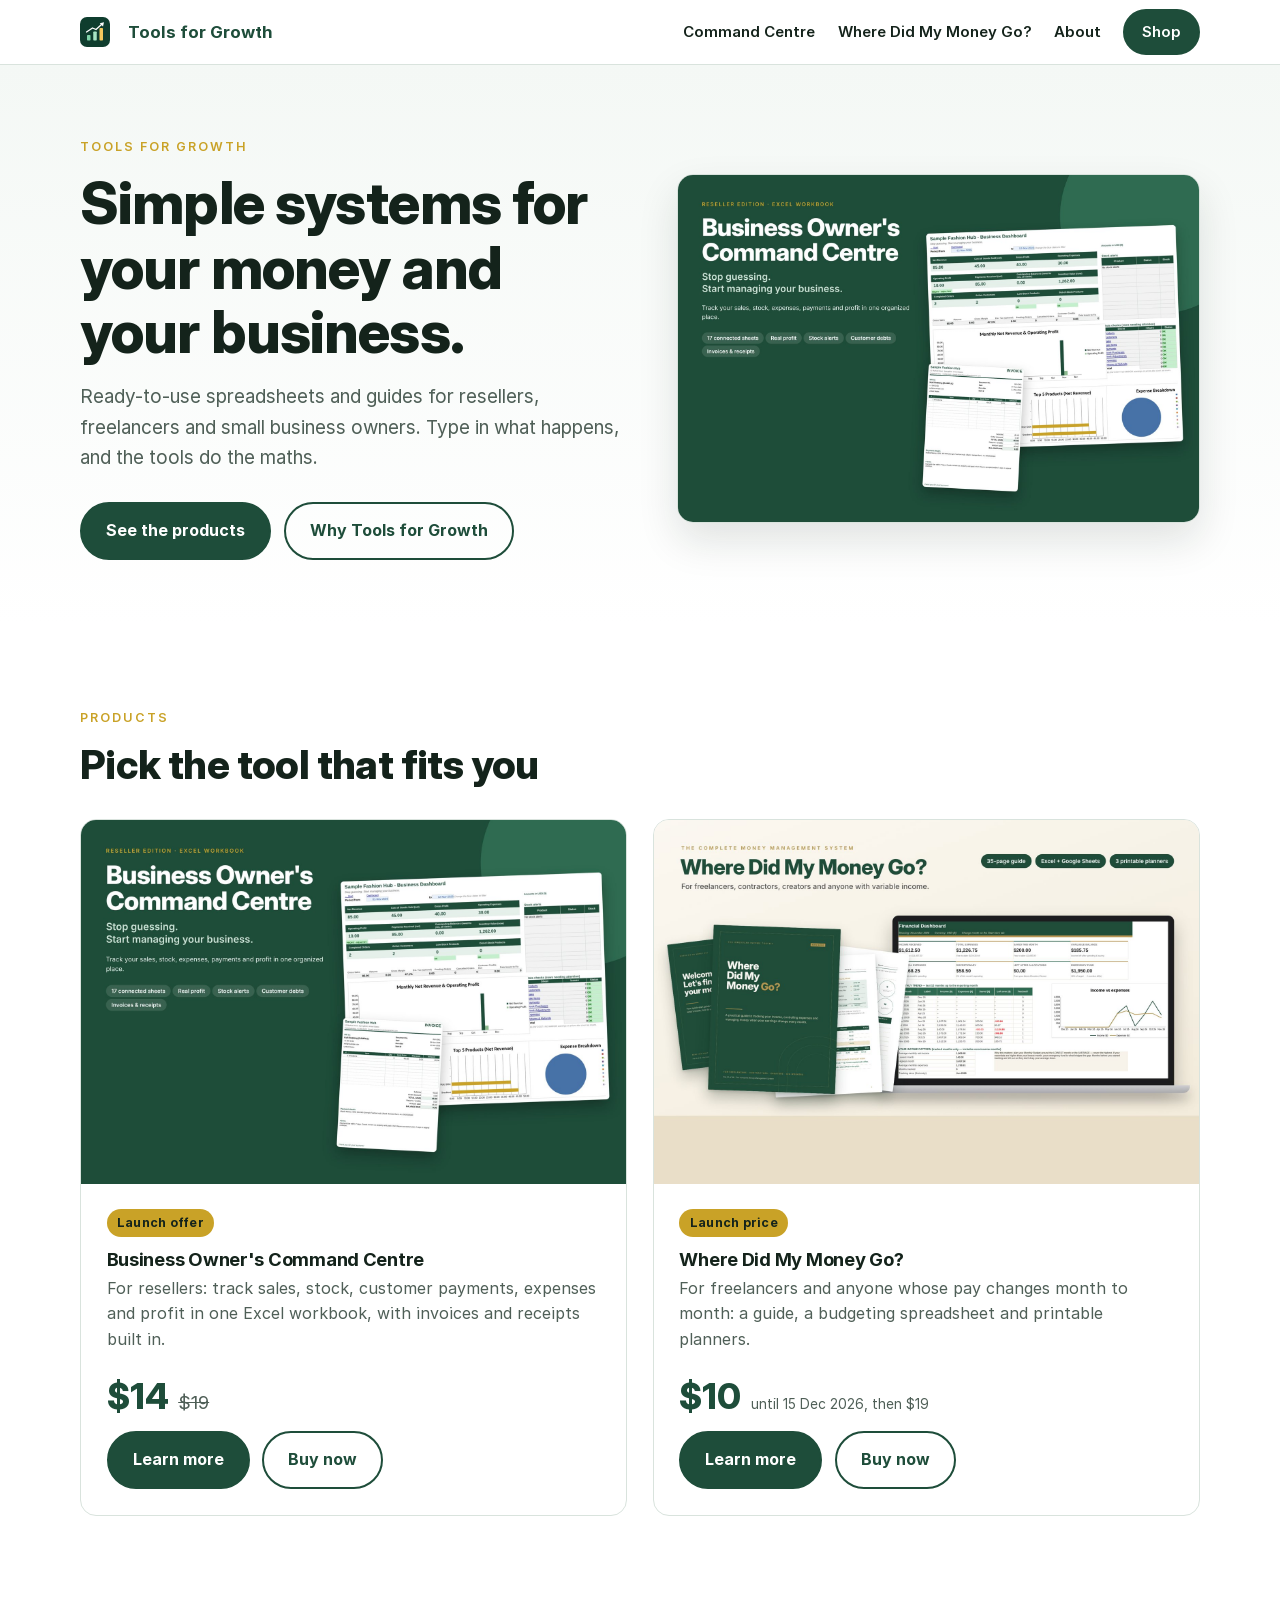
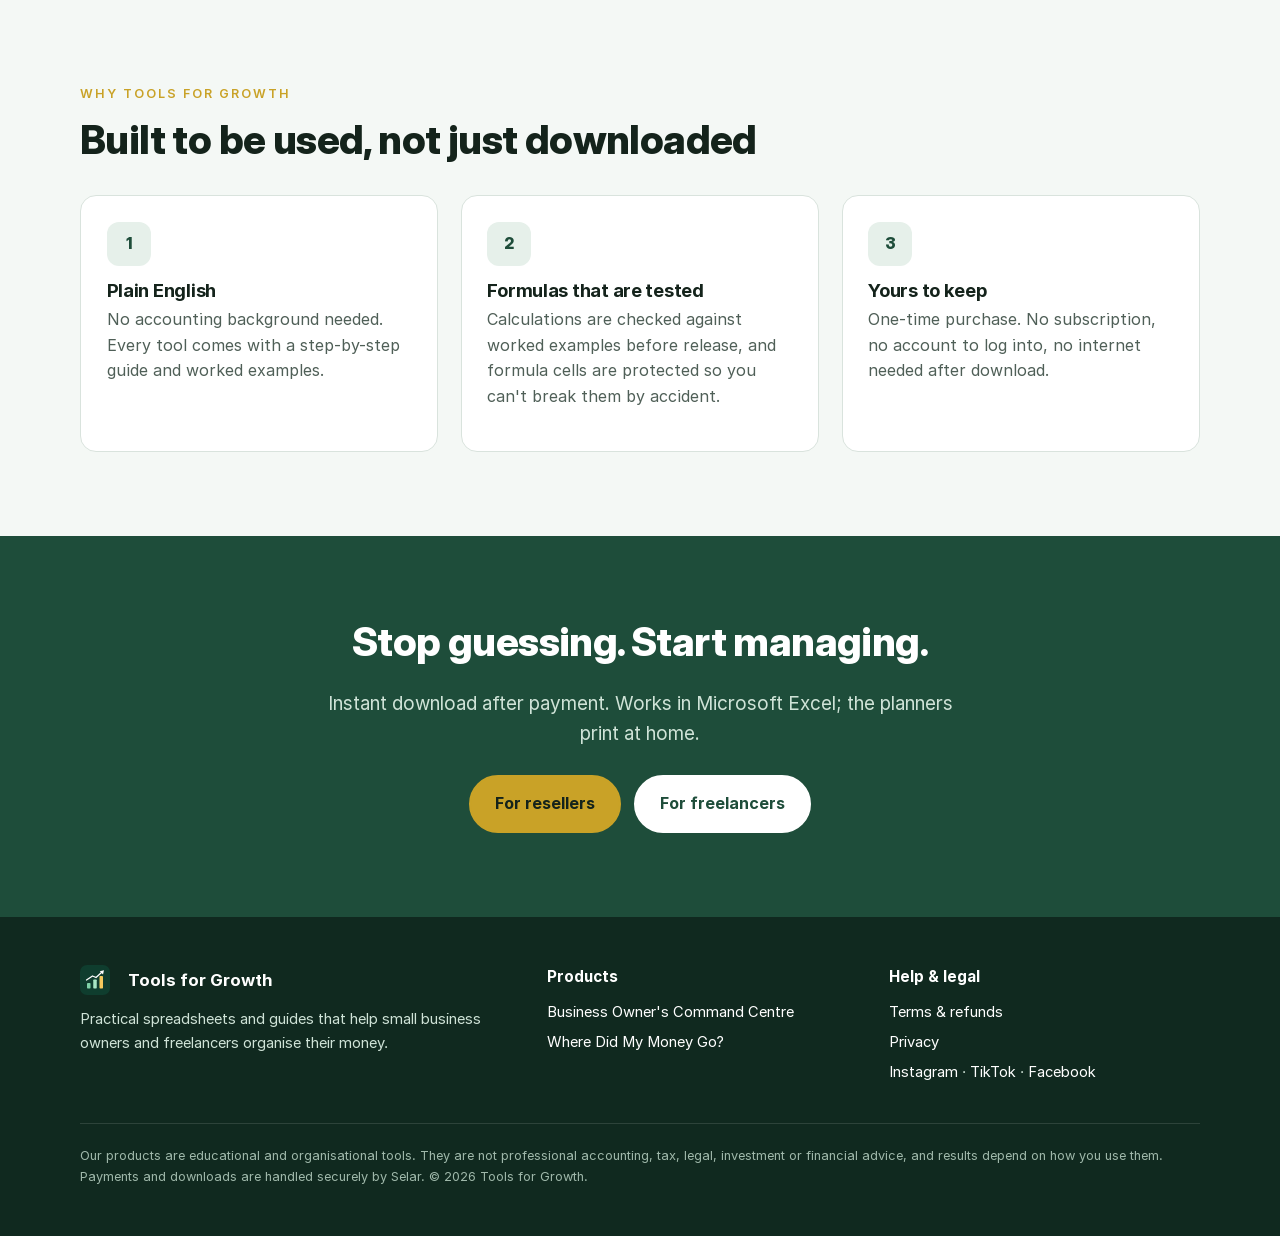
==== index.html @ fc752e3a "Add files via upload" ====
<!DOCTYPE html>
<html lang="en">
<head>
<meta charset="utf-8">
<meta name="viewport" content="width=device-width, initial-scale=1">
<title>Tools for Growth | Business & money spreadsheets for small businesses and freelancers</title>
<meta name="description" content="Ready-to-use Excel workbooks and guides for resellers, freelancers and small business owners: track sales, stock, payments, expenses and profit.">
<meta property="og:title" content="Tools for Growth | Business & money spreadsheets for small businesses and freelancers">
<meta property="og:description" content="Ready-to-use Excel workbooks and guides for resellers, freelancers and small business owners: track sales, stock, payments, expenses and profit.">
<meta property="og:type" content="website">
<meta property="og:image" content="https://meshack-nartey.github.io/toolsforgrowth/assets/img/og-image.jpg">
<meta name="twitter:card" content="summary_large_image">
<link rel="icon" href="assets/img/favicon.png">
<link rel="stylesheet" href="assets/style.css">
</head>
<body>
<header class="site-header"><div class="wrap">
  <a class="brand" href=""><img src="assets/img/mark.svg" alt="" style="width:30px;height:30px;vertical-align:middle;margin-right:8px">Tools for Growth</a>
  <nav class="nav">
    <a href="command-centre/">Command Centre</a>
    <a href="where-did-my-money-go/">Where Did My Money Go?</a>
    <a href="#about">About</a>
    <a class="btn btn-sm" href="#products">Shop</a>
  </nav>
</div></header>
<main>

<section class="hero"><div class="wrap hero-grid">
  <div>
    <div class="kicker">Tools for Growth</div>
    <h1>Simple systems for your money and your business.</h1>
    <p class="lead">Ready-to-use spreadsheets and guides for resellers, freelancers and small business owners. Type in what happens, and the tools do the maths.</p>
    <div class="cta-row">
      <a class="btn" href="#products">See the products</a>
      <a class="btn btn-ghost" href="#about">Why Tools for Growth</a>
    </div>
  </div>
  <div class="shot"><img src="assets/img/cc-cover.jpg" alt="Business Owner's Command Centre dashboard preview" width="1600" height="1066"></div>
</div></section>

<section id="products"><div class="wrap">
  <div class="kicker">Products</div>
  <h2>Pick the tool that fits you</h2>
  <div class="grid-2" style="margin-top:2rem">
    <article class="card product-card">
      <img src="assets/img/cc-cover.jpg" alt="Business Owner's Command Centre" loading="lazy" width="1600" height="1066">
      <div class="body">
        <span class="badge" style="align-self:flex-start;margin-bottom:.7rem">Launch offer</span>
        <h3>Business Owner's Command Centre</h3>
        <p class="muted">For resellers: track sales, stock, customer payments, expenses and profit in one Excel workbook, with invoices and receipts built in.</p>
        <div class="price" style="margin-top:0"><strong>$14</strong><s>$19</s></div>
        <div class="cta-row"><a class="btn" href="command-centre/">Learn more</a><a class="btn btn-ghost" href="https://selar.com/01a445y951?utm_source=website&utm_medium=landing&utm_campaign=command_centre">Buy now</a></div>
      </div>
    </article>
    <article class="card product-card">
      <img src="assets/img/wd-mockup.jpg" alt="Where Did My Money Go? toolkit" loading="lazy" width="1600" height="1066">
      <div class="body">
        <span class="badge" style="align-self:flex-start;margin-bottom:.7rem">Launch price</span>
        <h3>Where Did My Money Go?</h3>
        <p class="muted">For freelancers and anyone whose pay changes month to month: a guide, a budgeting spreadsheet and printable planners.</p>
        <div class="price" style="margin-top:0"><strong>$10</strong><span class="muted small">until 15 Dec 2026, then $19</span></div>
        <div class="cta-row"><a class="btn" href="where-did-my-money-go/">Learn more</a><a class="btn btn-ghost" href="https://selar.com/4dnn124kfu?utm_source=website&utm_medium=landing&utm_campaign=wdmmg">Buy now</a></div>
      </div>
    </article>
  </div>
</div></section>

<section id="about" class="bg-mint"><div class="wrap">
  <div class="kicker">Why Tools for Growth</div>
  <h2>Built to be used, not just downloaded</h2>
  <div class="grid-3" style="margin-top:2rem">
    <div class="card"><div class="icon">1</div><h3>Plain English</h3><p class="muted">No accounting background needed. Every tool comes with a step-by-step guide and worked examples.</p></div>
    <div class="card"><div class="icon">2</div><h3>Formulas that are tested</h3><p class="muted">Calculations are checked against worked examples before release, and formula cells are protected so you can't break them by accident.</p></div>
    <div class="card"><div class="icon">3</div><h3>Yours to keep</h3><p class="muted">One-time purchase. No subscription, no account to log into, no internet needed after download.</p></div>
  </div>
</div></section>

<section class="bg-green cta-band"><div class="wrap">
  <h2>Stop guessing. Start managing.</h2>
  <p class="lead">Instant download after payment. Works in Microsoft Excel; the planners print at home.</p>
  <div class="cta-row" style="justify-content:center"><a class="btn btn-gold" href="command-centre/">For resellers</a><a class="btn btn-light" href="where-did-my-money-go/">For freelancers</a></div>
</div></section>

</main>
<footer class="site-footer"><div class="wrap">
  <div class="footer-grid">
    <div>
      <a class="brand" href="" style="color:#fff"><img src="assets/img/mark.svg" alt="" style="width:30px;height:30px;vertical-align:middle;margin-right:8px">Tools for Growth</a>
      <p style="margin-top:.8rem">Practical spreadsheets and guides that help small business owners and freelancers organise their money.</p>
    </div>
    <div><h4>Products</h4><ul>
      <li><a href="command-centre/">Business Owner's Command Centre</a></li>
      <li><a href="where-did-my-money-go/">Where Did My Money Go?</a></li>
    </ul></div>
    <div><h4>Help &amp; legal</h4><ul>
      <li><a href="terms.html">Terms &amp; refunds</a></li>
      <li><a href="privacy.html">Privacy</a></li>
      <li><a href="https://www.instagram.com/ina_cademy/" rel="noopener">Instagram</a> · <a href="https://www.tiktok.com/@ina_academy4" rel="noopener">TikTok</a> · <a href="https://www.facebook.com/1473635575825918" rel="noopener">Facebook</a></li>
    </ul></div>
  </div>
  <p class="disclaimer">Our products are educational and organisational tools. They are not professional accounting, tax, legal, investment or financial advice, and results depend on how you use them. Payments and downloads are handled securely by Selar. © 2026 Tools for Growth.</p>
</div></footer>

</body>
</html>
---- assets/style.css ----
@font-face{font-family:Inter;src:url(fonts/Inter-Regular.woff) format("woff");font-weight:400;font-display:swap}
@font-face{font-family:Inter;src:url(fonts/Inter-SemiBold.woff) format("woff");font-weight:600;font-display:swap}
@font-face{font-family:Inter;src:url(fonts/Inter-Bold.woff) format("woff");font-weight:700;font-display:swap}
@font-face{font-family:InterDisplay;src:url(fonts/InterDisplay-ExtraBold.woff) format("woff");font-weight:800;font-display:swap}

:root{
  --green:#1E4D3A;--green-2:#2E6B50;--green-lt:#E6F0EA;--mint:#F4F8F5;--gold:#C9A227;
  --ink:#14231b;--muted:#4f5f57;--line:#d9e3dd;--white:#fff;--radius:16px;
  --shadow:0 18px 40px rgba(20,35,27,.12);
}
*{box-sizing:border-box;margin:0;padding:0}
html{scroll-behavior:smooth}
body{font-family:Inter,system-ui,-apple-system,"Segoe UI",Roboto,Arial,sans-serif;color:var(--ink);line-height:1.6;background:var(--white);-webkit-font-smoothing:antialiased}
img{max-width:100%;height:auto;display:block}
a{color:var(--green-2)}
.wrap{width:min(1120px,92vw);margin:0 auto}
h1,h2,h3{line-height:1.12;letter-spacing:-.015em}
h1{font-family:InterDisplay,Inter,sans-serif;font-weight:800;font-size:clamp(2.2rem,5vw,3.6rem)}
h2{font-family:InterDisplay,Inter,sans-serif;font-weight:800;font-size:clamp(1.7rem,3.4vw,2.5rem);margin-bottom:.6em}
h3{font-size:1.15rem;font-weight:700;margin-bottom:.35em}
p{margin-bottom:1em}
.kicker{font-weight:600;letter-spacing:.16em;text-transform:uppercase;font-size:.78rem;color:var(--gold);margin-bottom:.9rem}
.lead{font-size:1.18rem;color:var(--muted);max-width:640px}
.muted{color:var(--muted)}
.small{font-size:.86rem}

/* header */
.site-header{position:sticky;top:0;z-index:20;background:rgba(255,255,255,.94);backdrop-filter:saturate(180%) blur(8px);border-bottom:1px solid var(--line)}
.site-header .wrap{display:flex;align-items:center;justify-content:space-between;height:64px}
.brand{display:flex;align-items:center;gap:.6rem;font-weight:700;color:var(--green);text-decoration:none;font-size:1.05rem}
.brand-mark{width:34px;height:34px;border-radius:9px;background:var(--green);color:var(--gold);display:grid;place-items:center;font-family:InterDisplay,Inter;font-weight:800;font-size:.95rem}
.nav{display:flex;gap:1.4rem;align-items:center}
.nav a{color:var(--ink);text-decoration:none;font-weight:600;font-size:.94rem}
.nav a:hover{color:var(--green-2)}
.nav a.btn,.nav a.btn:hover{color:#fff}
@media (max-width:720px){.nav a:not(.btn){display:none}}

/* buttons */
.btn{display:inline-flex;align-items:center;justify-content:center;gap:.5rem;background:var(--green);color:#fff;text-decoration:none;font-weight:700;padding:.9rem 1.5rem;border-radius:999px;border:2px solid var(--green);transition:transform .15s,background .15s;font-size:1rem}
.btn:hover{background:var(--green-2);border-color:var(--green-2);transform:translateY(-1px)}
.btn-gold{background:var(--gold);border-color:var(--gold);color:var(--ink)}
.btn-gold:hover{background:#b8921f;border-color:#b8921f}
.btn-ghost{background:transparent;color:var(--green)}
.btn-ghost:hover{background:var(--green-lt);color:var(--green)}
.btn-sm{padding:.55rem 1.05rem;font-size:.9rem}
.btn-light{background:#fff;color:var(--green);border-color:#fff}
.btn-light:hover{background:var(--green-lt);border-color:var(--green-lt)}

/* sections */
section{padding:84px 0}
.bg-mint{background:var(--mint)}
.bg-green{background:var(--green);color:#fff}
.bg-green .lead,.bg-green .muted{color:#cfe3d7}
.hero{padding:72px 0 64px;background:linear-gradient(180deg,var(--mint),#fff)}
.hero-grid{display:grid;grid-template-columns:1.05fr 1fr;gap:3rem;align-items:center}
.hero .lead{margin:1.1rem 0 1.8rem}
.cta-row{display:flex;flex-wrap:wrap;gap:.8rem;align-items:center}
.price{display:flex;align-items:baseline;gap:.6rem;margin:1.2rem 0 .4rem}
.price strong{font-family:InterDisplay,Inter;font-size:2.2rem;color:var(--green)}
.price s{color:var(--muted);font-size:1.15rem}
.badge{display:inline-block;background:var(--gold);color:var(--ink);font-weight:700;font-size:.78rem;padding:.25rem .65rem;border-radius:999px;letter-spacing:.02em}
.shot{border-radius:var(--radius);overflow:hidden;box-shadow:var(--shadow);border:1px solid var(--line);background:#fff}
@media (max-width:880px){.hero-grid{grid-template-columns:1fr}.hero{padding-top:40px}}

/* grids & cards */
.grid-2{display:grid;grid-template-columns:repeat(2,1fr);gap:1.6rem}
.grid-3{display:grid;grid-template-columns:repeat(3,1fr);gap:1.4rem}
.grid-4{display:grid;grid-template-columns:repeat(4,1fr);gap:1.2rem}
@media (max-width:900px){.grid-3,.grid-4{grid-template-columns:repeat(2,1fr)}}
@media (max-width:620px){.grid-2,.grid-3,.grid-4{grid-template-columns:1fr}}
.card{background:#fff;border:1px solid var(--line);border-radius:var(--radius);padding:1.6rem}
.card .icon{width:44px;height:44px;border-radius:12px;background:var(--green-lt);color:var(--green);display:grid;place-items:center;font-weight:800;margin-bottom:.9rem;font-family:InterDisplay,Inter}
.product-card{display:flex;flex-direction:column;overflow:hidden;padding:0}
.product-card img{aspect-ratio:3/2;object-fit:cover;object-position:top}
.product-card .body{padding:1.6rem;display:flex;flex-direction:column;flex:1}
.product-card .body p{flex:1}
.step-num{font-family:InterDisplay,Inter;font-weight:800;font-size:2.4rem;color:var(--gold);line-height:1}
.tick-list{list-style:none}
.tick-list li{position:relative;padding-left:1.8rem;margin-bottom:.65rem}
.tick-list li::before{content:"✓";position:absolute;left:0;top:0;color:var(--green-2);font-weight:800}
.cross-list li::before{content:"✕";color:#9c0006}
.feature{display:grid;grid-template-columns:1fr 1.15fr;gap:3rem;align-items:center;margin-bottom:72px}
.feature:last-child{margin-bottom:0}
.feature.reverse .feature-text{order:2}
@media (max-width:880px){.feature{grid-template-columns:1fr;gap:1.5rem}.feature.reverse .feature-text{order:0}}
.pill{display:inline-block;background:var(--green-lt);color:var(--green);border-radius:999px;padding:.32rem .8rem;font-weight:600;font-size:.84rem;margin:0 .35rem .45rem 0}

/* tables */
table{width:100%;border-collapse:collapse;background:#fff;border-radius:12px;overflow:hidden;border:1px solid var(--line)}
th,td{padding:.85rem 1rem;text-align:left;border-bottom:1px solid var(--line);vertical-align:top}
th{background:var(--green);color:#fff;font-weight:600}
tr:last-child td{border-bottom:none}

/* faq */
details{background:#fff;border:1px solid var(--line);border-radius:12px;padding:1.05rem 1.25rem;margin-bottom:.75rem}
summary{font-weight:700;cursor:pointer;list-style:none;display:flex;justify-content:space-between;gap:1rem}
summary::-webkit-details-marker{display:none}
summary::after{content:"+";font-size:1.3rem;color:var(--green-2);line-height:1}
details[open] summary::after{content:"−"}
details p{margin:.75rem 0 0;color:var(--muted)}

/* cta band */
.cta-band{text-align:center}
.cta-band .lead{margin:0 auto 1.6rem}
.cta-band .price{justify-content:center}

/* legal */
.legal{max-width:760px}
.legal h2{font-size:1.4rem;margin-top:2rem}
.legal ul{margin:0 0 1em 1.2rem}

/* footer */
.site-footer{background:#10291f;color:#cfe3d7;padding:48px 0 36px;font-size:.92rem}
.site-footer a{color:#fff;text-decoration:none}
.site-footer a:hover{text-decoration:underline}
.footer-grid{display:grid;grid-template-columns:1.4fr 1fr 1fr;gap:2rem;margin-bottom:2rem}
.footer-grid h4{color:#fff;margin-bottom:.7rem;font-size:.95rem}
.footer-grid ul{list-style:none}
.footer-grid li{margin-bottom:.4rem}
.disclaimer{border-top:1px solid rgba(255,255,255,.12);padding-top:1.4rem;font-size:.8rem;color:#9fb8aa}
@media (max-width:720px){.footer-grid{grid-template-columns:1fr}}

/* sticky mobile buy bar */
.buy-bar{display:none}
@media (max-width:720px){
  .buy-bar{display:flex;position:fixed;bottom:0;left:0;right:0;z-index:30;background:#fff;border-top:1px solid var(--line);padding:.7rem 4vw;align-items:center;justify-content:space-between;gap:.8rem;box-shadow:0 -8px 24px rgba(0,0,0,.08)}
  .buy-bar strong{font-family:InterDisplay,Inter;color:var(--green);font-size:1.3rem}
  body.has-bar{padding-bottom:76px}
}
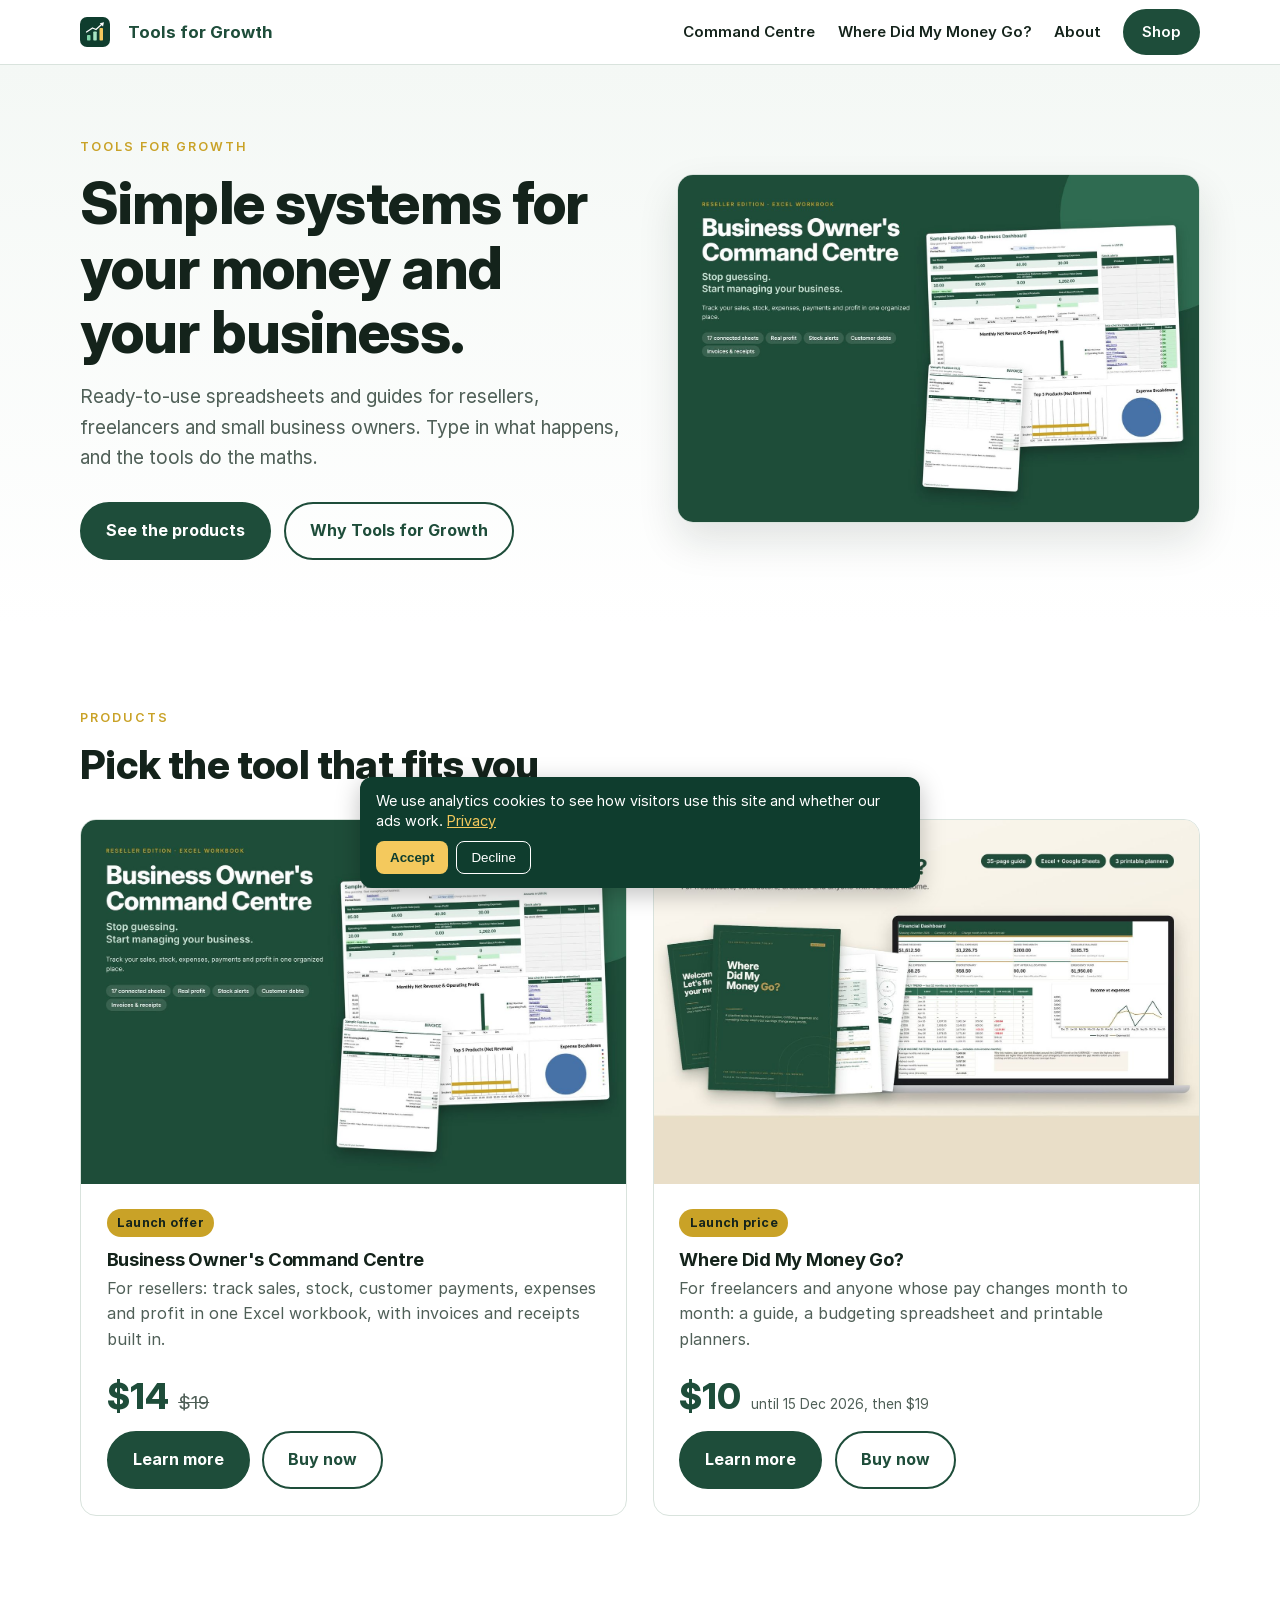
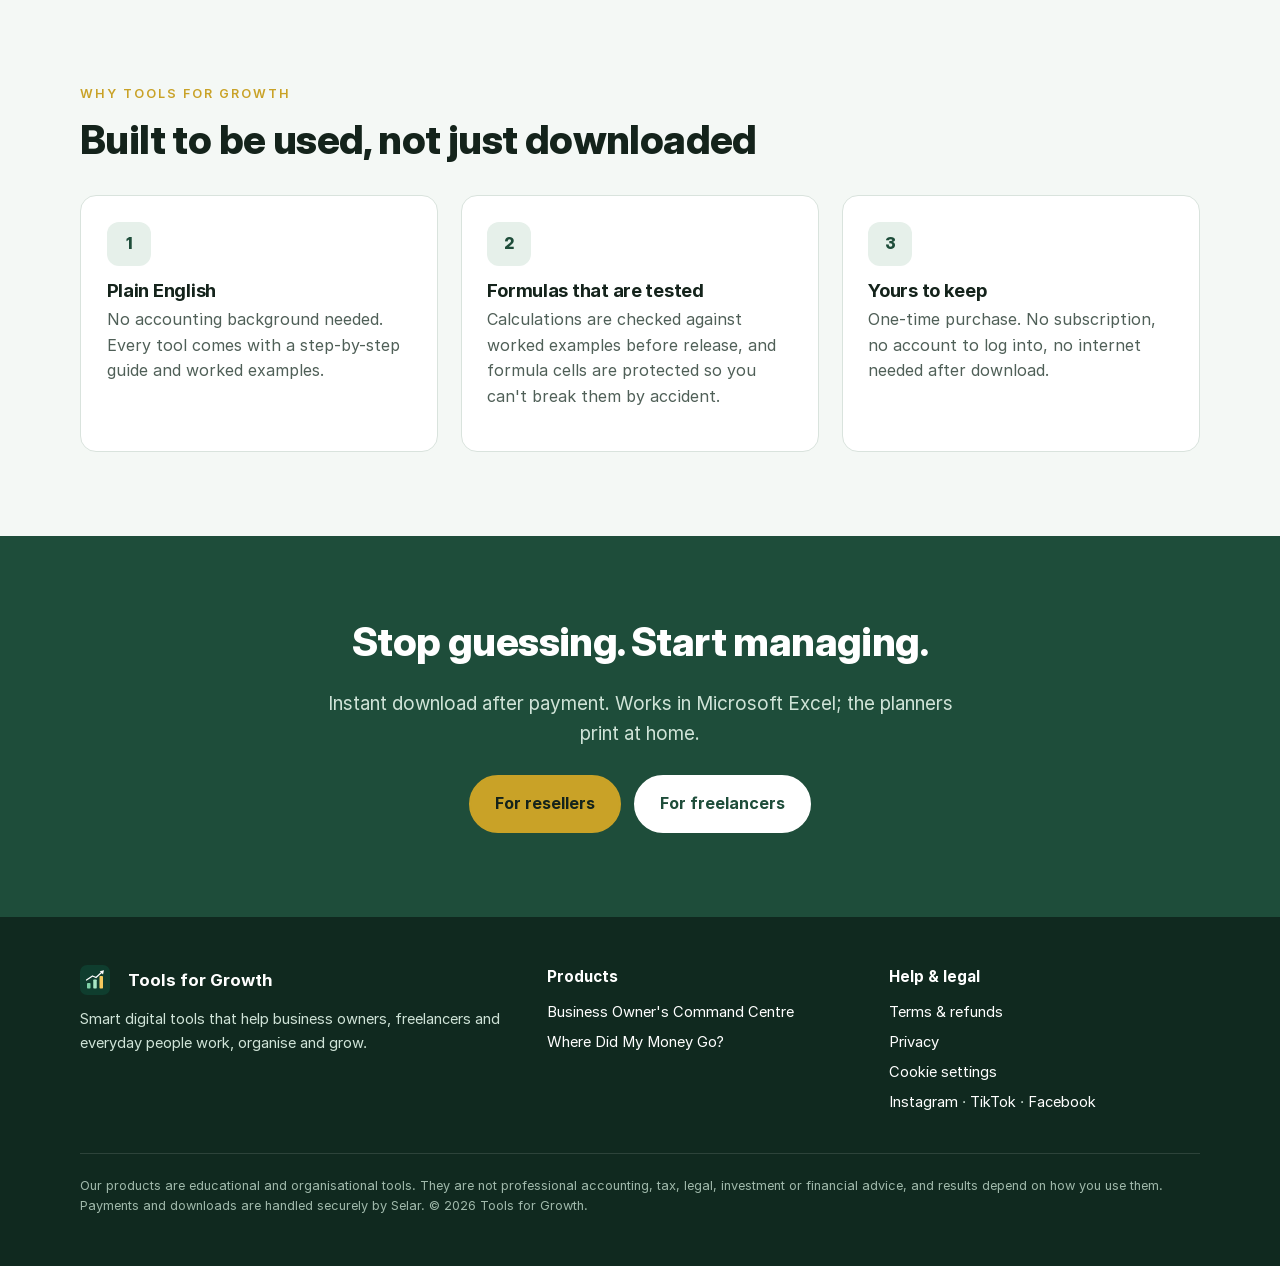
==== commit 06c53e26: "Add files via upload" ====
--- a/index.html
+++ b/index.html
@@ -8,19 +8,25 @@
 <meta property="og:title" content="Tools for Growth | Business & money spreadsheets for small businesses and freelancers">
 <meta property="og:description" content="Ready-to-use Excel workbooks and guides for resellers, freelancers and small business owners: track sales, stock, payments, expenses and profit.">
 <meta property="og:type" content="website">
-<meta property="og:image" content="https://meshack-nartey.github.io/toolsforgrowth/assets/img/og-image.jpg">
+<meta property="og:url" content="https://gettoolsforgrowth.com/">
+<link rel="canonical" href="https://gettoolsforgrowth.com/">
+<meta property="og:image" content="https://gettoolsforgrowth.com/assets/img/og-image.jpg">
 <meta name="twitter:card" content="summary_large_image">
-<link rel="icon" href="assets/img/favicon.png">
-<link rel="stylesheet" href="assets/style.css">
+<link rel="icon" href="/assets/img/favicon.png">
+<link rel="preconnect" href="https://www.googletagmanager.com">
+<script async src="https://www.googletagmanager.com/gtag/js?id=G-CLS05FYXS7"></script>
+<script>window.dataLayer=window.dataLayer||[];function gtag(){dataLayer.push(arguments);}var tfgC=null;try{tfgC=localStorage.getItem('tfg_consent');}catch(e){}gtag('consent','default',{analytics_storage:tfgC==='yes'?'granted':'denied',ad_storage:tfgC==='yes'?'granted':'denied',ad_user_data:tfgC==='yes'?'granted':'denied',ad_personalization:'denied'});gtag('js',new Date());gtag('config','G-CLS05FYXS7');function tfgSet(v){try{localStorage.setItem('tfg_consent',v);}catch(e){}gtag('consent','update',{analytics_storage:v==='yes'?'granted':'denied',ad_storage:v==='yes'?'granted':'denied',ad_user_data:v==='yes'?'granted':'denied'});var b=document.getElementById('tfg-cb');if(b)b.remove();}function tfgReset(){try{localStorage.removeItem('tfg_consent');}catch(e){}location.reload();}</script>
+<link rel="stylesheet" href="/assets/style.css">
+<script type="application/ld+json">{"@context": "https://schema.org", "@type": "Organization", "name": "Tools for Growth", "url": "https://gettoolsforgrowth.com/", "logo": "https://gettoolsforgrowth.com/assets/img/favicon.png"}</script>
 </head>
 <body>
 <header class="site-header"><div class="wrap">
-  <a class="brand" href=""><img src="assets/img/mark.svg" alt="" style="width:30px;height:30px;vertical-align:middle;margin-right:8px">Tools for Growth</a>
+  <a class="brand" href="/"><img src="/assets/img/mark.svg" alt="" style="width:30px;height:30px;vertical-align:middle;margin-right:8px">Tools for Growth</a>
   <nav class="nav">
-    <a href="command-centre/">Command Centre</a>
-    <a href="where-did-my-money-go/">Where Did My Money Go?</a>
-    <a href="#about">About</a>
-    <a class="btn btn-sm" href="#products">Shop</a>
+    <a href="/command-centre/">Command Centre</a>
+    <a href="/where-did-my-money-go/">Where Did My Money Go?</a>
+    <a href="/#about">About</a>
+    <a class="btn btn-sm" href="/#products">Shop</a>
   </nav>
 </div></header>
 <main>
@@ -85,21 +91,24 @@
 <footer class="site-footer"><div class="wrap">
   <div class="footer-grid">
     <div>
-      <a class="brand" href="" style="color:#fff"><img src="assets/img/mark.svg" alt="" style="width:30px;height:30px;vertical-align:middle;margin-right:8px">Tools for Growth</a>
-      <p style="margin-top:.8rem">Practical spreadsheets and guides that help small business owners and freelancers organise their money.</p>
+      <a class="brand" href="/" style="color:#fff"><img src="/assets/img/mark.svg" alt="" style="width:30px;height:30px;vertical-align:middle;margin-right:8px">Tools for Growth</a>
+      <p style="margin-top:.8rem">Smart digital tools that help business owners, freelancers and everyday people work, organise and grow.</p>
     </div>
     <div><h4>Products</h4><ul>
-      <li><a href="command-centre/">Business Owner's Command Centre</a></li>
-      <li><a href="where-did-my-money-go/">Where Did My Money Go?</a></li>
+      <li><a href="/command-centre/">Business Owner's Command Centre</a></li>
+      <li><a href="/where-did-my-money-go/">Where Did My Money Go?</a></li>
     </ul></div>
     <div><h4>Help &amp; legal</h4><ul>
-      <li><a href="terms.html">Terms &amp; refunds</a></li>
-      <li><a href="privacy.html">Privacy</a></li>
+      <li><a href="/terms.html">Terms &amp; refunds</a></li>
+      <li><a href="/privacy.html">Privacy</a></li>
+          <li><a href="#" onclick="tfgReset();return false">Cookie settings</a></li>
       <li><a href="https://www.instagram.com/ina_cademy/" rel="noopener">Instagram</a> · <a href="https://www.tiktok.com/@ina_academy4" rel="noopener">TikTok</a> · <a href="https://www.facebook.com/1473635575825918" rel="noopener">Facebook</a></li>
     </ul></div>
   </div>
   <p class="disclaimer">Our products are educational and organisational tools. They are not professional accounting, tax, legal, investment or financial advice, and results depend on how you use them. Payments and downloads are handled securely by Selar. © 2026 Tools for Growth.</p>
 </div></footer>
 
+<div id="tfg-cb" style="display:none;position:fixed;left:12px;right:12px;bottom:12px;z-index:99;max-width:560px;margin:0 auto;background:#0F3D2E;color:#fff;padding:14px 16px;border-radius:12px;box-shadow:0 6px 24px rgba(0,0,0,.25);font-size:.9rem;line-height:1.4">We use analytics cookies to see how visitors use this site and whether our ads work. <a href="/privacy.html" style="color:#F4C95D">Privacy</a><div style="margin-top:10px;display:flex;gap:8px"><button onclick="tfgSet('yes')" style="background:#F4C95D;color:#0F3D2E;border:0;border-radius:8px;padding:8px 14px;font-weight:700;cursor:pointer">Accept</button><button onclick="tfgSet('no')" style="background:transparent;color:#fff;border:1px solid #fff;border-radius:8px;padding:8px 14px;cursor:pointer">Decline</button></div></div>
+<script>if(tfgC===null){document.getElementById('tfg-cb').style.display='block';}</script>
 </body>
 </html>
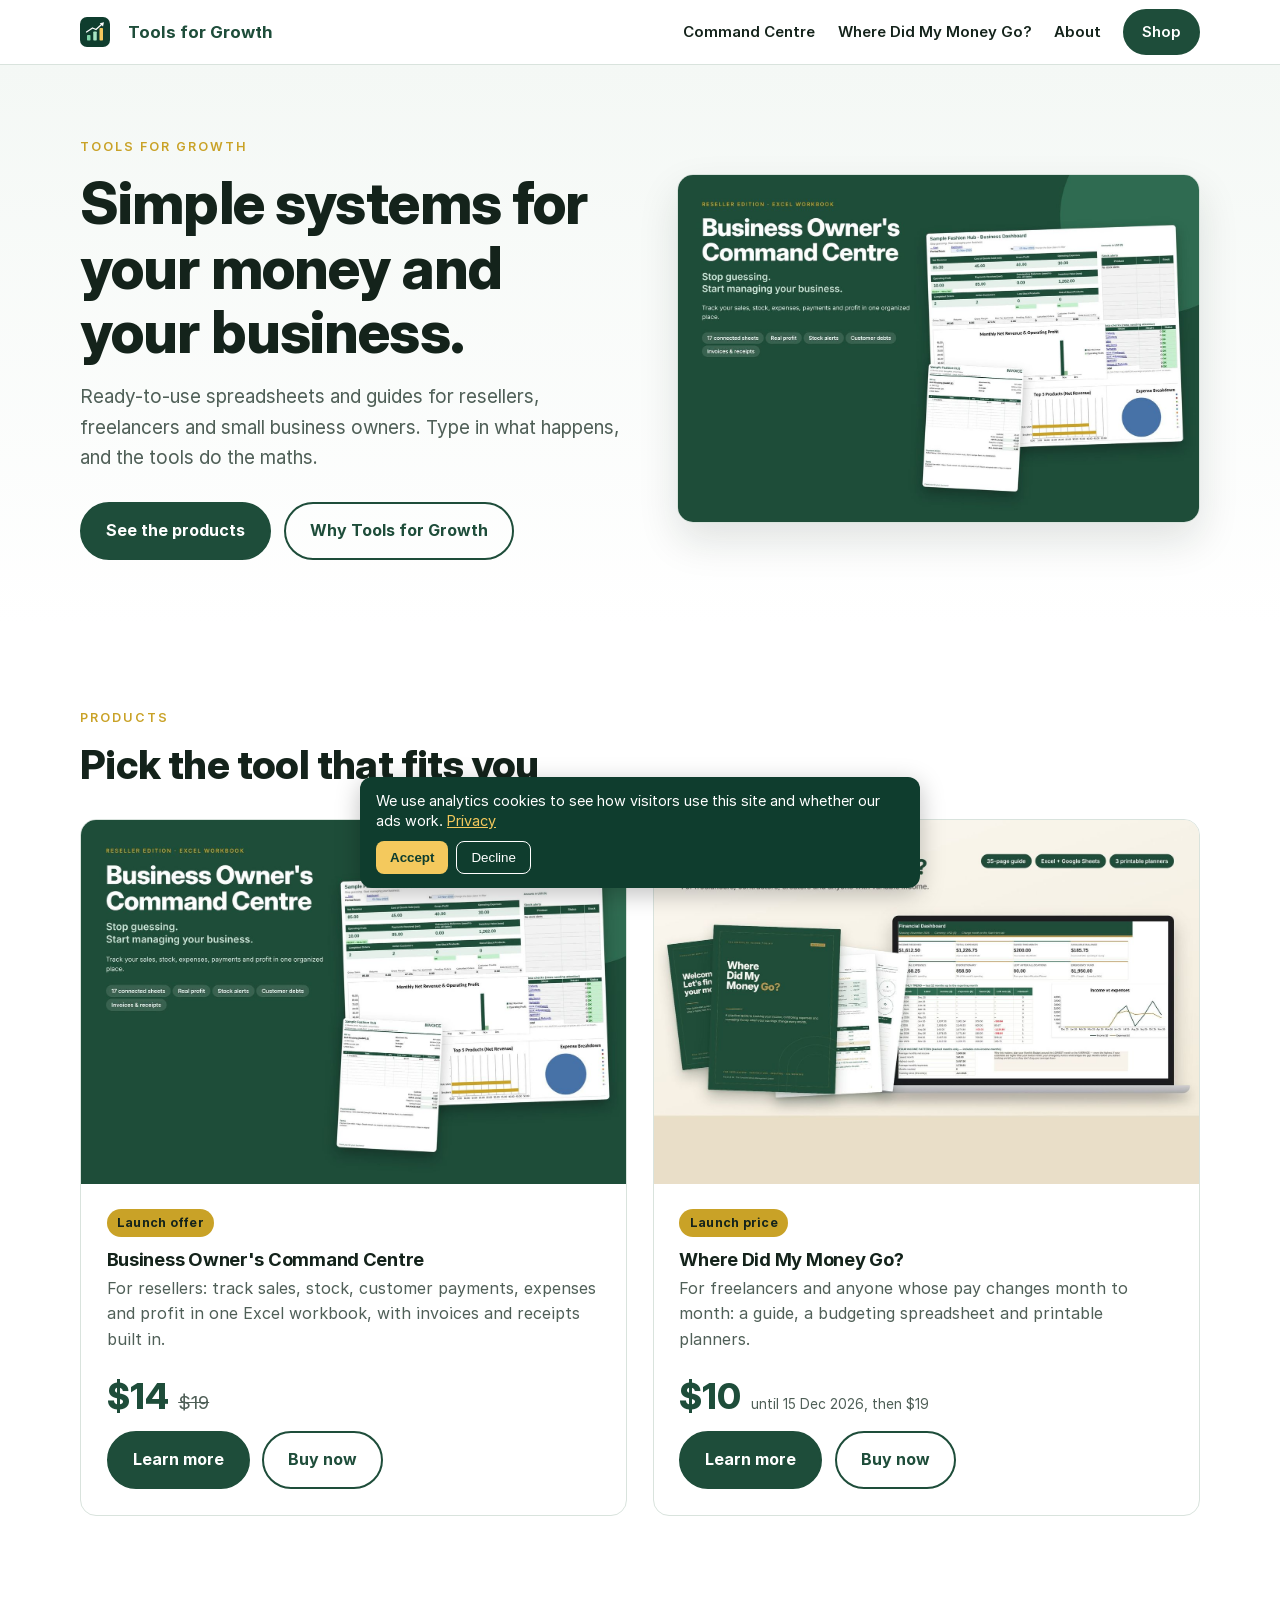
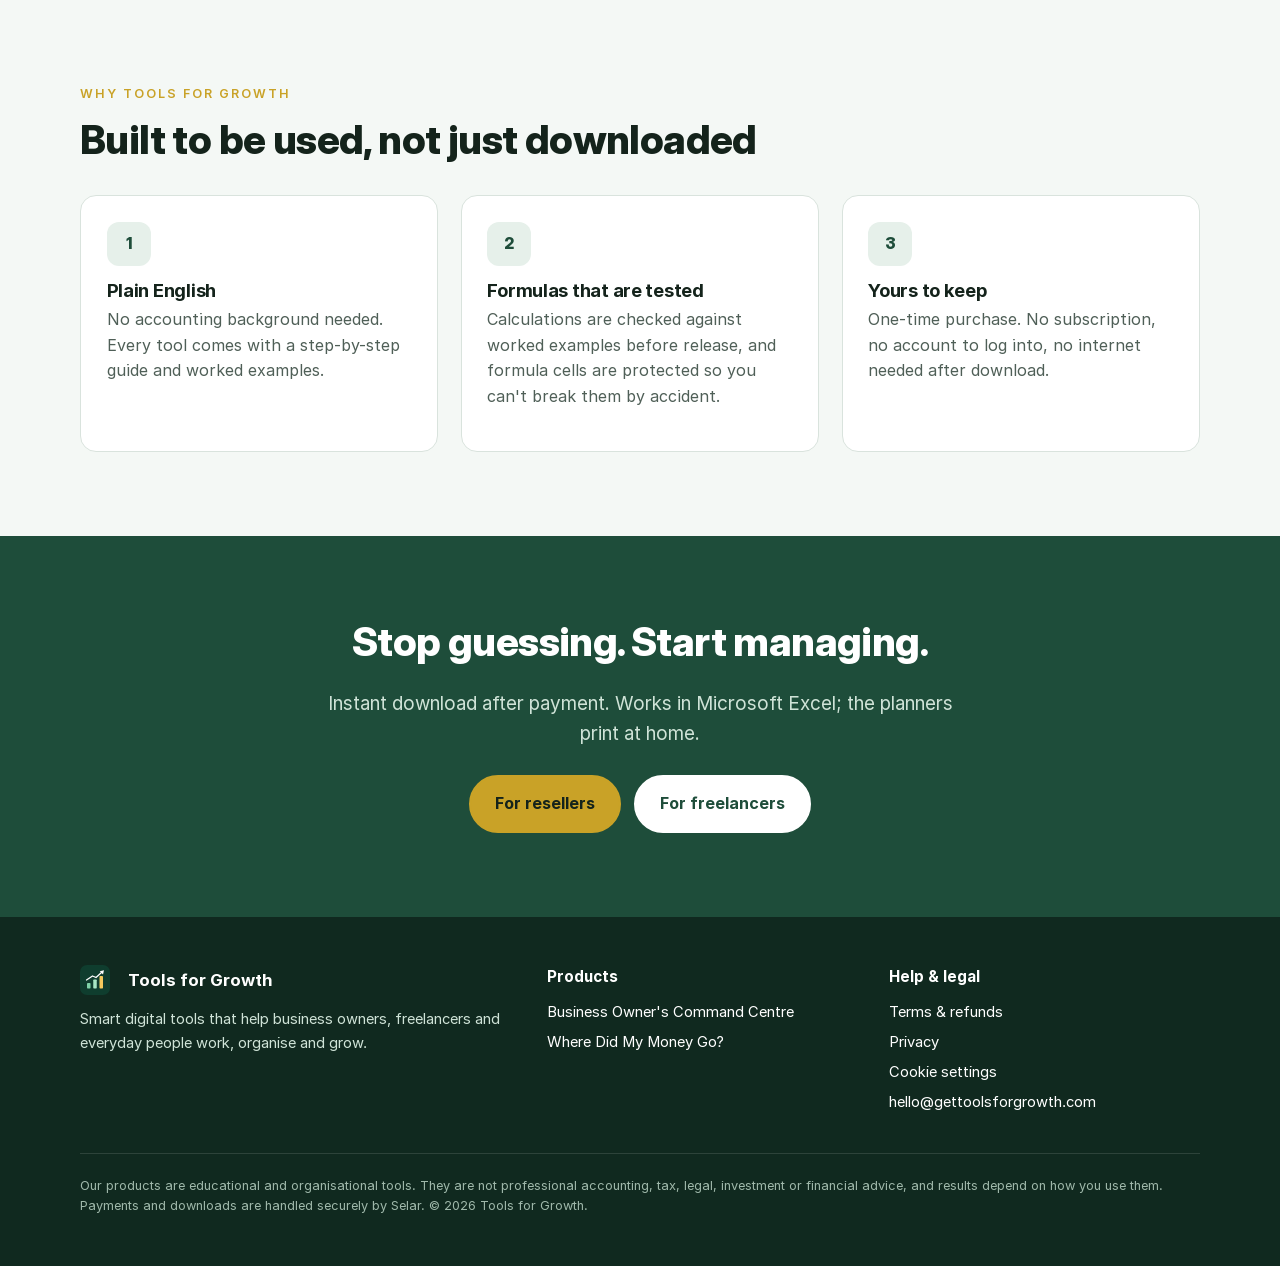
==== commit 090e53bb: "Add files via upload" ====
--- a/index.html
+++ b/index.html
@@ -102,7 +102,7 @@
       <li><a href="/terms.html">Terms &amp; refunds</a></li>
       <li><a href="/privacy.html">Privacy</a></li>
           <li><a href="#" onclick="tfgReset();return false">Cookie settings</a></li>
-      <li><a href="https://www.instagram.com/ina_cademy/" rel="noopener">Instagram</a> · <a href="https://www.tiktok.com/@ina_academy4" rel="noopener">TikTok</a> · <a href="https://www.facebook.com/1473635575825918" rel="noopener">Facebook</a></li>
+      <li><a href="mailto:hello@gettoolsforgrowth.com">hello@gettoolsforgrowth.com</a></li>
     </ul></div>
   </div>
   <p class="disclaimer">Our products are educational and organisational tools. They are not professional accounting, tax, legal, investment or financial advice, and results depend on how you use them. Payments and downloads are handled securely by Selar. © 2026 Tools for Growth.</p>
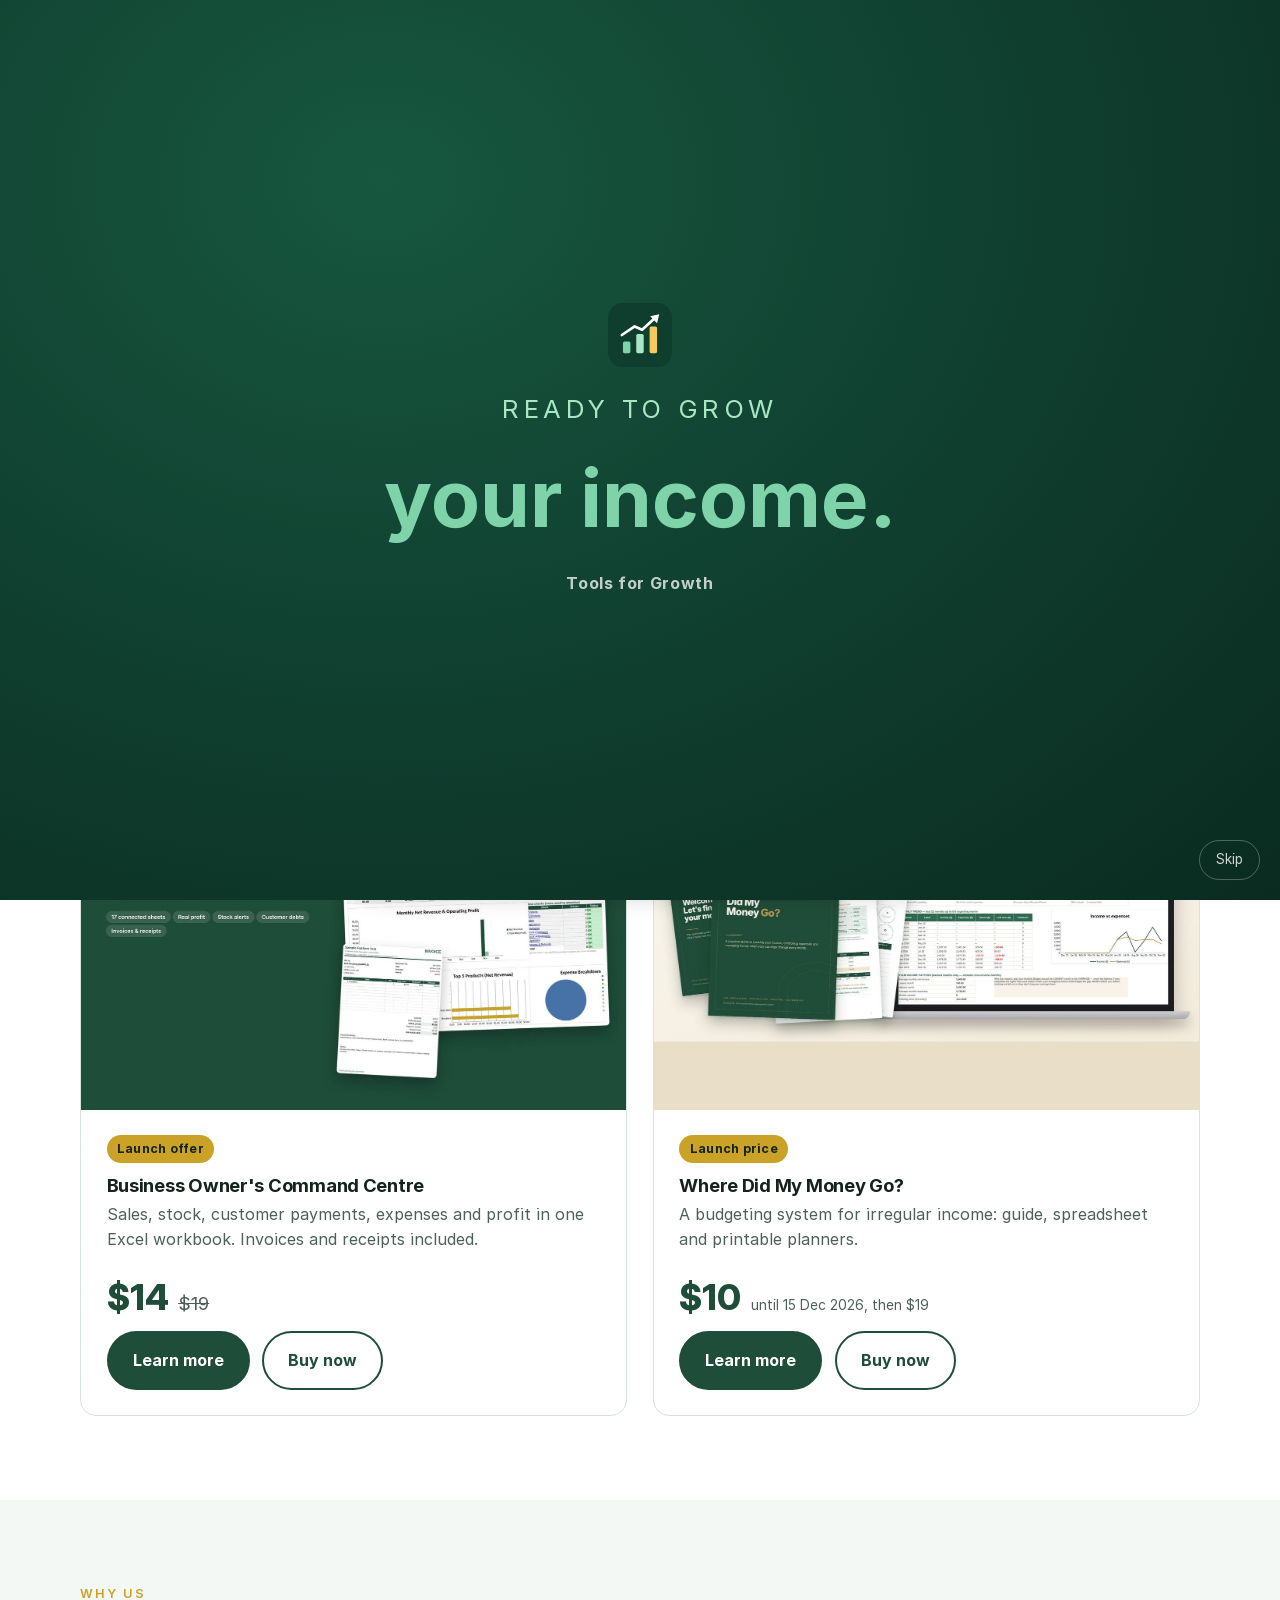
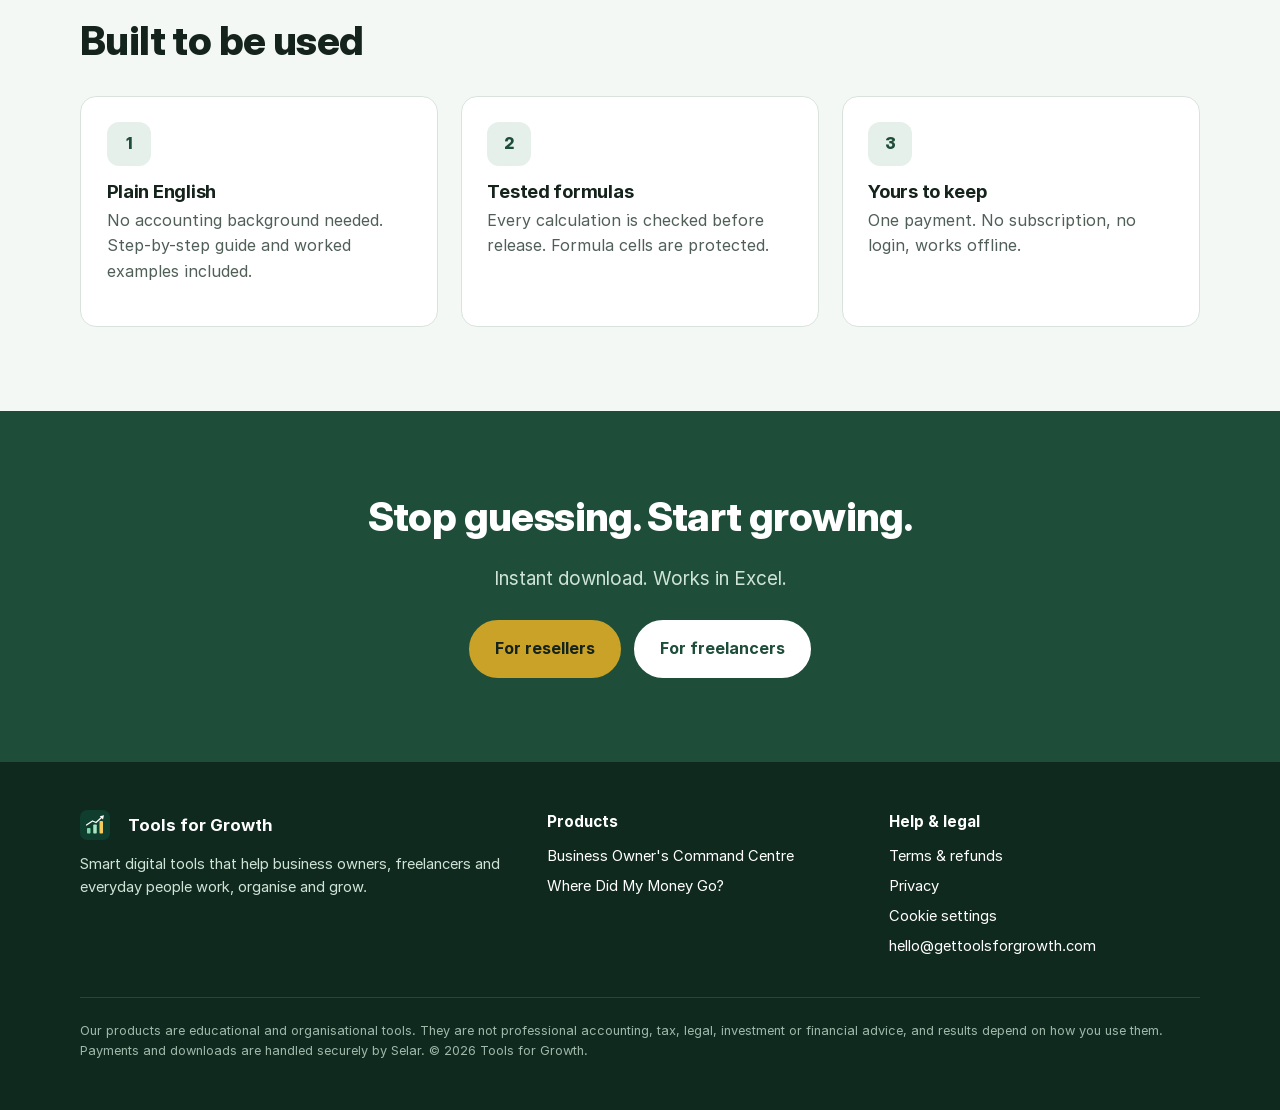
==== commit 1d6ce71c: "Add files via upload" ====
--- a/index.html
+++ b/index.html
@@ -31,29 +31,39 @@
 </div></header>
 <main>
 
+<div id="intro" aria-hidden="true">
+  <div class="intro-inner">
+    <img class="intro-mark" src="/assets/img/mark.svg" alt="">
+    <p class="intro-line1">Ready to grow</p>
+    <p class="intro-line2"><span class="intro-rot"><span>your business.</span><span>your brand.</span><span>your income.</span></span></p>
+    <p class="intro-brand">Tools for Growth</p>
+  </div>
+  <button class="intro-skip" type="button">Skip</button>
+</div>
+
 <section class="hero"><div class="wrap hero-grid">
   <div>
     <div class="kicker">Tools for Growth</div>
-    <h1>Simple systems for your money and your business.</h1>
-    <p class="lead">Ready-to-use spreadsheets and guides for resellers, freelancers and small business owners. Type in what happens, and the tools do the maths.</p>
+    <h1>Run your business <span class="hl">with clarity.</span></h1>
+    <p class="lead">Ready-made tools for resellers, freelancers and small businesses. Type in what happens. The maths is done for you.</p>
     <div class="cta-row">
-      <a class="btn" href="#products">See the products</a>
-      <a class="btn btn-ghost" href="#about">Why Tools for Growth</a>
+      <a class="btn" href="#products">See the tools</a>
+      <a class="btn btn-ghost" href="#about">Why us</a>
     </div>
   </div>
   <div class="shot"><img src="assets/img/cc-cover.jpg" alt="Business Owner's Command Centre dashboard preview" width="1600" height="1066"></div>
 </div></section>
 
 <section id="products"><div class="wrap">
-  <div class="kicker">Products</div>
-  <h2>Pick the tool that fits you</h2>
+  <div class="kicker">Tools</div>
+  <h2>Pick your tool</h2>
   <div class="grid-2" style="margin-top:2rem">
     <article class="card product-card">
       <img src="assets/img/cc-cover.jpg" alt="Business Owner's Command Centre" loading="lazy" width="1600" height="1066">
       <div class="body">
         <span class="badge" style="align-self:flex-start;margin-bottom:.7rem">Launch offer</span>
         <h3>Business Owner's Command Centre</h3>
-        <p class="muted">For resellers: track sales, stock, customer payments, expenses and profit in one Excel workbook, with invoices and receipts built in.</p>
+        <p class="muted">Sales, stock, customer payments, expenses and profit in one Excel workbook. Invoices and receipts included.</p>
         <div class="price" style="margin-top:0"><strong>$14</strong><s>$19</s></div>
         <div class="cta-row"><a class="btn" href="command-centre/">Learn more</a><a class="btn btn-ghost" href="https://selar.com/01a445y951?utm_source=website&utm_medium=landing&utm_campaign=command_centre">Buy now</a></div>
       </div>
@@ -63,7 +73,7 @@
       <div class="body">
         <span class="badge" style="align-self:flex-start;margin-bottom:.7rem">Launch price</span>
         <h3>Where Did My Money Go?</h3>
-        <p class="muted">For freelancers and anyone whose pay changes month to month: a guide, a budgeting spreadsheet and printable planners.</p>
+        <p class="muted">A budgeting system for irregular income: guide, spreadsheet and printable planners.</p>
         <div class="price" style="margin-top:0"><strong>$10</strong><span class="muted small">until 15 Dec 2026, then $19</span></div>
         <div class="cta-row"><a class="btn" href="where-did-my-money-go/">Learn more</a><a class="btn btn-ghost" href="https://selar.com/4dnn124kfu?utm_source=website&utm_medium=landing&utm_campaign=wdmmg">Buy now</a></div>
       </div>
@@ -72,18 +82,18 @@
 </div></section>
 
 <section id="about" class="bg-mint"><div class="wrap">
-  <div class="kicker">Why Tools for Growth</div>
-  <h2>Built to be used, not just downloaded</h2>
+  <div class="kicker">Why us</div>
+  <h2>Built to be used</h2>
   <div class="grid-3" style="margin-top:2rem">
-    <div class="card"><div class="icon">1</div><h3>Plain English</h3><p class="muted">No accounting background needed. Every tool comes with a step-by-step guide and worked examples.</p></div>
-    <div class="card"><div class="icon">2</div><h3>Formulas that are tested</h3><p class="muted">Calculations are checked against worked examples before release, and formula cells are protected so you can't break them by accident.</p></div>
-    <div class="card"><div class="icon">3</div><h3>Yours to keep</h3><p class="muted">One-time purchase. No subscription, no account to log into, no internet needed after download.</p></div>
+    <div class="card"><div class="icon">1</div><h3>Plain English</h3><p class="muted">No accounting background needed. Step-by-step guide and worked examples included.</p></div>
+    <div class="card"><div class="icon">2</div><h3>Tested formulas</h3><p class="muted">Every calculation is checked before release. Formula cells are protected.</p></div>
+    <div class="card"><div class="icon">3</div><h3>Yours to keep</h3><p class="muted">One payment. No subscription, no login, works offline.</p></div>
   </div>
 </div></section>
 
 <section class="bg-green cta-band"><div class="wrap">
-  <h2>Stop guessing. Start managing.</h2>
-  <p class="lead">Instant download after payment. Works in Microsoft Excel; the planners print at home.</p>
+  <h2>Stop guessing. Start growing.</h2>
+  <p class="lead">Instant download. Works in Excel.</p>
   <div class="cta-row" style="justify-content:center"><a class="btn btn-gold" href="command-centre/">For resellers</a><a class="btn btn-light" href="where-did-my-money-go/">For freelancers</a></div>
 </div></section>
 
@@ -108,6 +118,30 @@
   <p class="disclaimer">Our products are educational and organisational tools. They are not professional accounting, tax, legal, investment or financial advice, and results depend on how you use them. Payments and downloads are handled securely by Selar. © 2026 Tools for Growth.</p>
 </div></footer>
 
+<script>
+(function(){
+  var rm=window.matchMedia&&matchMedia('(prefers-reduced-motion: reduce)').matches;
+  document.documentElement.classList.add('js');
+  var hdr=document.querySelector('.site-header');
+  function onS(){if(hdr)hdr.classList.toggle('scrolled',scrollY>10);}
+  addEventListener('scroll',onS,{passive:true});onS();
+  var els=document.querySelectorAll('section h2, section .kicker, section .lead, .card, .shot, .cta-row, section p, section ul, section table');
+  if(rm||!('IntersectionObserver' in window)){els.forEach(function(e){e.classList.add('in');});}else{
+    var io=new IntersectionObserver(function(es){es.forEach(function(en){if(en.isIntersecting){en.target.classList.add('in');io.unobserve(en.target);}});},{rootMargin:'0px 0px -8% 0px'});
+    els.forEach(function(e,i){e.classList.add('rv');e.style.transitionDelay=(e.classList.contains('card')?(Array.prototype.indexOf.call(e.parentNode.children,e)*90):0)+'ms';io.observe(e);});
+  }
+  var intro=document.getElementById('intro');
+  if(intro){
+    var seen=false;try{seen=sessionStorage.getItem('tfg_intro')==='1';}catch(e){}
+    function done(){if(!intro)return;intro.classList.add('out');document.body.classList.remove('intro-on');setTimeout(function(){intro&&intro.remove();intro=null;},700);try{sessionStorage.setItem('tfg_intro','1');}catch(e){}}
+    if(seen||rm){intro.remove();intro=null;}else{
+      document.body.classList.add('intro-on');intro.classList.add('play');
+      setTimeout(done,3600);
+      intro.addEventListener('click',done);addEventListener('keydown',function(e){if(e.key==='Escape')done();});
+    }
+  }
+})();
+</script>
 <div id="tfg-cb" style="display:none;position:fixed;left:12px;right:12px;bottom:12px;z-index:99;max-width:560px;margin:0 auto;background:#0F3D2E;color:#fff;padding:14px 16px;border-radius:12px;box-shadow:0 6px 24px rgba(0,0,0,.25);font-size:.9rem;line-height:1.4">We use analytics cookies to see how visitors use this site and whether our ads work. <a href="/privacy.html" style="color:#F4C95D">Privacy</a><div style="margin-top:10px;display:flex;gap:8px"><button onclick="tfgSet('yes')" style="background:#F4C95D;color:#0F3D2E;border:0;border-radius:8px;padding:8px 14px;font-weight:700;cursor:pointer">Accept</button><button onclick="tfgSet('no')" style="background:transparent;color:#fff;border:1px solid #fff;border-radius:8px;padding:8px 14px;cursor:pointer">Decline</button></div></div>
 <script>if(tfgC===null){document.getElementById('tfg-cb').style.display='block';}</script>
 </body>
--- a/assets/style.css
+++ b/assets/style.css
@@ -127,3 +127,54 @@
   .buy-bar strong{font-family:InterDisplay,Inter;color:var(--green);font-size:1.3rem}
   body.has-bar{padding-bottom:76px}
 }
+
+/* ===== Motion & modern polish ===== */
+html{scroll-behavior:smooth}
+.site-header{transition:background .3s ease, box-shadow .3s ease, backdrop-filter .3s ease}
+.site-header.scrolled{background:rgba(255,255,255,.82);backdrop-filter:saturate(160%) blur(12px);-webkit-backdrop-filter:saturate(160%) blur(12px);box-shadow:0 1px 0 rgba(15,61,46,.08),0 8px 24px rgba(15,61,46,.06)}
+.btn{transition:transform .2s ease, box-shadow .2s ease, background .2s ease, color .2s ease}
+.btn:hover{transform:translateY(-2px);box-shadow:0 10px 22px rgba(15,61,46,.18)}
+.btn:active{transform:translateY(0)}
+.card{transition:transform .35s cubic-bezier(.2,.7,.2,1), box-shadow .35s ease}
+.card:hover{transform:translateY(-6px);box-shadow:0 18px 40px rgba(15,61,46,.12)}
+.product-card img{transition:transform .6s cubic-bezier(.2,.7,.2,1)}
+.product-card:hover img{transform:scale(1.04)}
+.product-card{overflow:hidden}
+.shot img{transition:transform .8s cubic-bezier(.2,.7,.2,1)}
+.shot:hover img{transform:scale(1.02) rotate(-.4deg)}
+.hero{position:relative;overflow:hidden}
+.hero::before{content:"";position:absolute;width:520px;height:520px;right:-140px;top:-160px;border-radius:50%;background:radial-gradient(circle,rgba(127,211,168,.35),rgba(127,211,168,0) 70%);animation:float 12s ease-in-out infinite;pointer-events:none}
+.hero::after{content:"";position:absolute;width:420px;height:420px;left:-160px;bottom:-200px;border-radius:50%;background:radial-gradient(circle,rgba(244,201,93,.25),rgba(244,201,93,0) 70%);animation:float 14s ease-in-out infinite reverse;pointer-events:none}
+.hero .wrap{position:relative;z-index:1}
+.hl{background:linear-gradient(90deg,#0F3D2E,#2f8a63);-webkit-background-clip:text;background-clip:text;color:transparent}
+@keyframes float{0%,100%{transform:translate(0,0)}50%{transform:translate(-30px,25px)}}
+.hero h1,.hero .lead,.hero .cta-row,.hero .kicker,.hero .shot{animation:rise .9s cubic-bezier(.2,.7,.2,1) both}
+.hero .kicker{animation-delay:.05s}.hero h1{animation-delay:.15s}.hero .lead{animation-delay:.3s}.hero .cta-row{animation-delay:.45s}.hero .shot{animation-delay:.35s}
+@keyframes rise{from{opacity:0;transform:translateY(24px)}to{opacity:1;transform:none}}
+html.js .rv{opacity:0;transform:translateY(28px);transition:opacity .8s cubic-bezier(.2,.7,.2,1),transform .8s cubic-bezier(.2,.7,.2,1)}
+html.js .rv.in{opacity:1;transform:none}
+.hero .rv{opacity:1!important;transform:none!important}
+
+/* ===== Intro splash ===== */
+#intro{position:fixed;inset:0;z-index:1000;background:radial-gradient(ellipse at 30% 20%,#17573f 0%,#0F3D2E 55%,#0a2b20 100%);color:#fff;display:none;align-items:center;justify-content:center;text-align:center;cursor:pointer;transition:opacity .7s ease, transform .7s ease}
+#intro.play{display:flex}
+#intro.out{opacity:0;transform:scale(1.04);pointer-events:none}
+body.intro-on{overflow:hidden}
+.intro-inner{padding:24px}
+.intro-mark{width:64px;height:64px;margin:0 auto 22px;display:block;animation:pop .7s cubic-bezier(.2,.9,.3,1.3) .1s both}
+.intro-line1{font-size:clamp(1.1rem,3.2vw,1.6rem);letter-spacing:.18em;text-transform:uppercase;color:#A8E6C4;margin:0;animation:rise .7s ease .35s both}
+.intro-line2{font-family:inherit;font-weight:800;font-size:clamp(2.4rem,8vw,5rem);line-height:1.1;margin:.3em 0 0;height:1.15em;overflow:hidden}
+.intro-rot{display:inline-grid}
+.intro-rot span{grid-area:1/1;opacity:0;animation:word 3.6s ease both}
+.intro-rot span:nth-child(1){animation-name:w1}
+.intro-rot span:nth-child(2){animation-name:w2;color:#F4C95D}
+.intro-rot span:nth-child(3){animation-name:w3;color:#7FD3A8}
+@keyframes w1{0%,12%{opacity:0;transform:translateY(60%)}20%,38%{opacity:1;transform:none}45%,100%{opacity:0;transform:translateY(-60%)}}
+@keyframes w2{0%,42%{opacity:0;transform:translateY(60%)}50%,62%{opacity:1;transform:none}69%,100%{opacity:0;transform:translateY(-60%)}}
+@keyframes w3{0%,66%{opacity:0;transform:translateY(60%)}74%,100%{opacity:1;transform:none}}
+.intro-brand{margin:1.6rem 0 0;font-weight:700;letter-spacing:.04em;color:rgba(255,255,255,.75);animation:rise .7s ease 2.3s both}
+.intro-skip{position:absolute;right:20px;bottom:20px;background:transparent;border:1px solid rgba(255,255,255,.35);color:#fff;border-radius:999px;padding:8px 16px;font:inherit;font-size:.85rem;cursor:pointer;opacity:.8}
+.intro-skip:hover{opacity:1;border-color:#fff}
+@keyframes pop{from{opacity:0;transform:scale(.6)}to{opacity:1;transform:none}}
+@media (prefers-reduced-motion: reduce){*,*::before,*::after{animation:none!important;transition:none!important}#intro{display:none!important}}
+body.intro-on .hero h1,body.intro-on .hero .lead,body.intro-on .hero .cta-row,body.intro-on .hero .kicker,body.intro-on .hero .shot{animation-play-state:paused}
